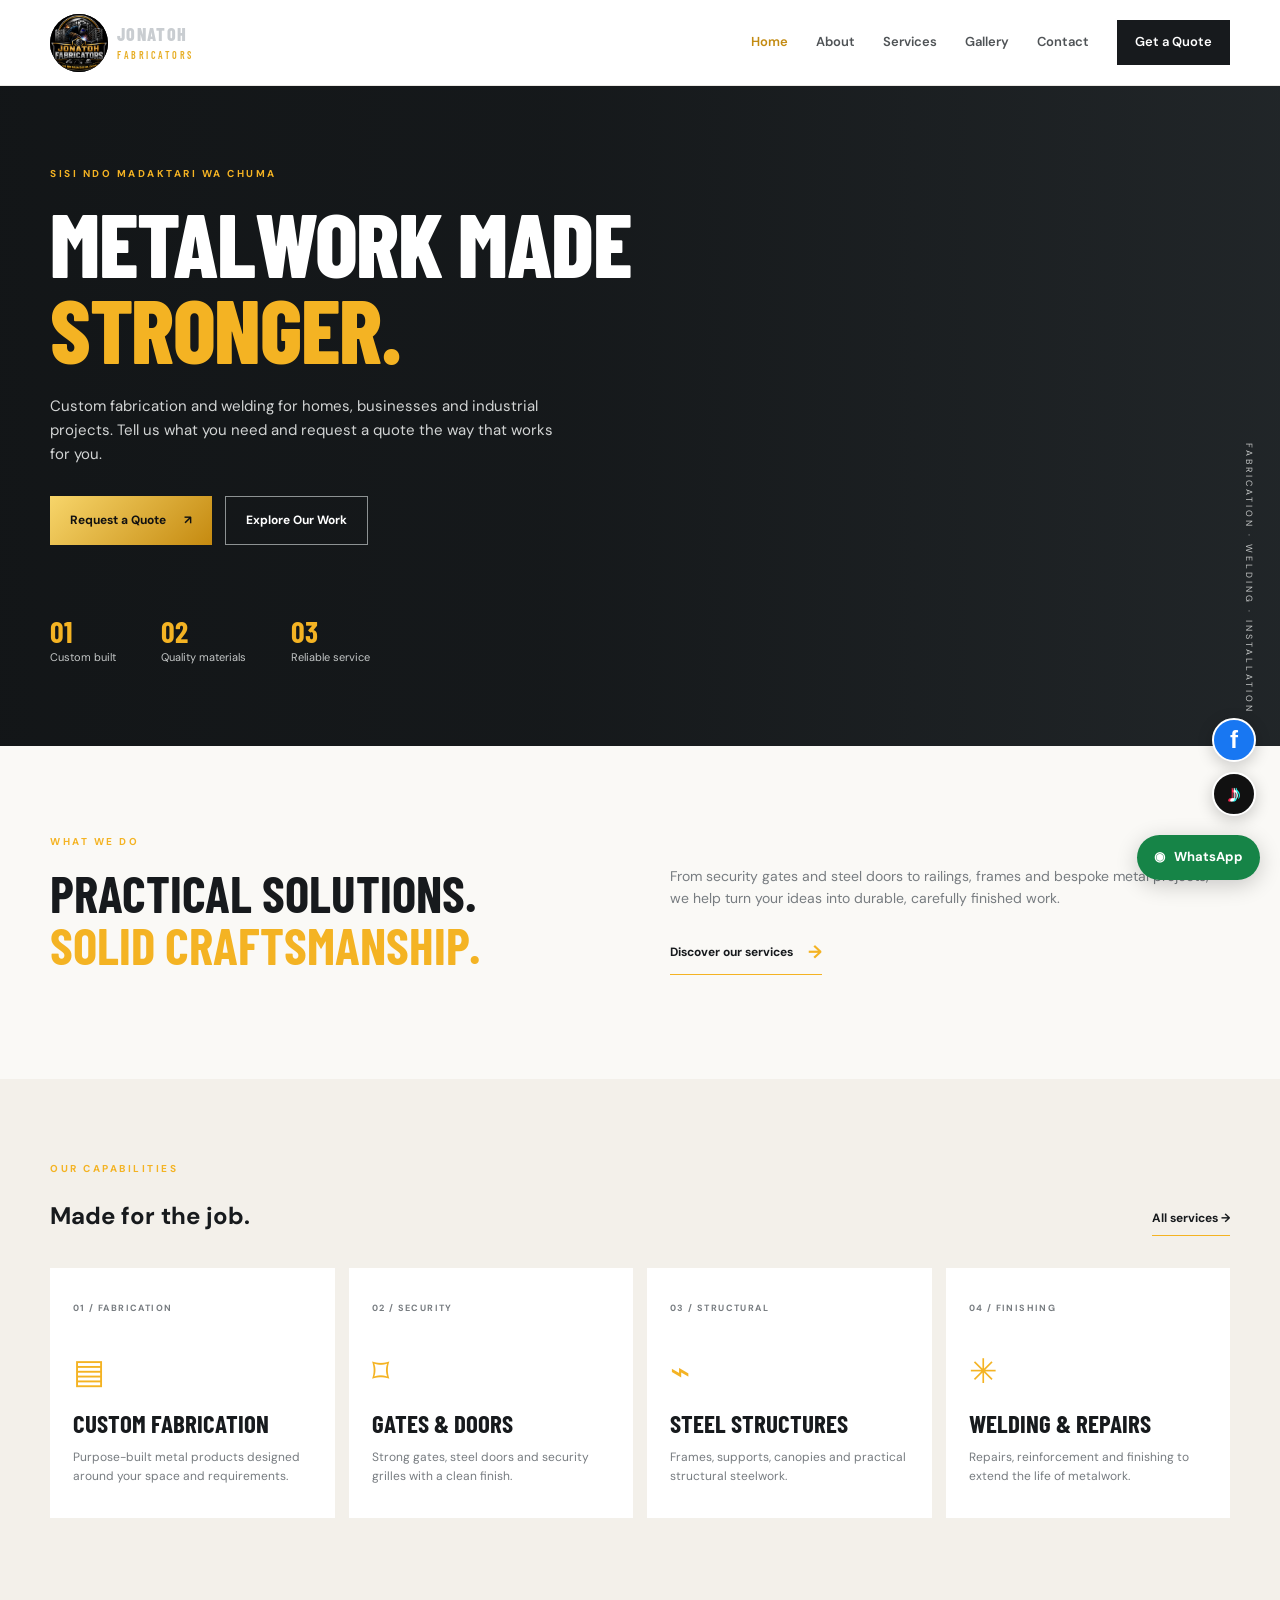
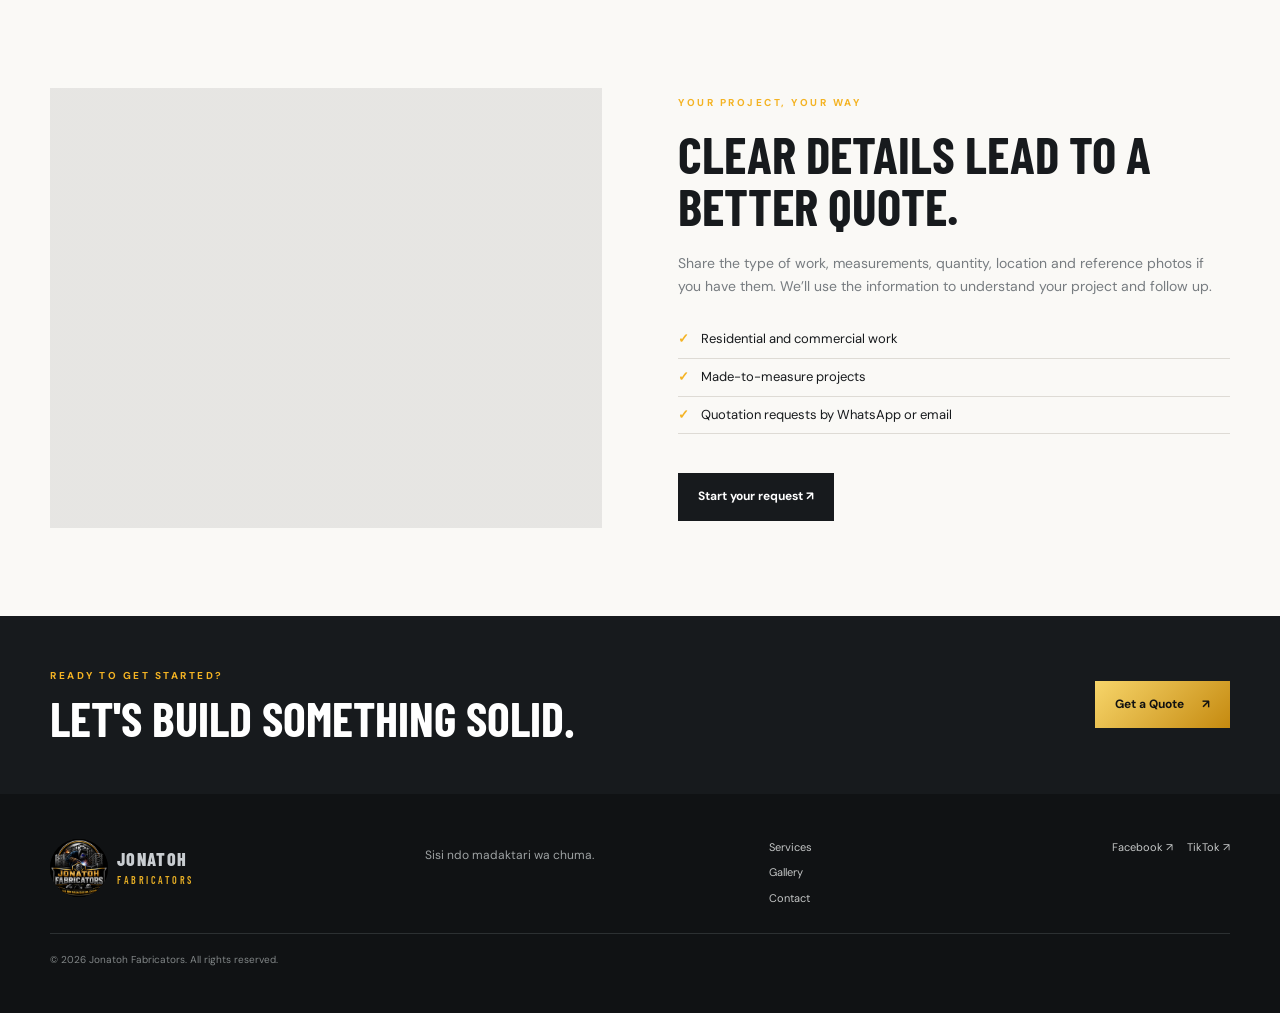
==== index.html @ a7d9c872 "1st commit" ====
<!doctype html>
<html lang="en">
<head>
  <meta charset="utf-8">
  <meta name="viewport" content="width=device-width, initial-scale=1">
  <title>Jonatoh Fabricators | Custom Metal Fabrication</title>
  <meta name="description" content="Custom metal fabrication, steel gates, railings, structural steel and welding services. Request a project quotation by WhatsApp or email.">
  <meta name="theme-color" content="#171a1d">
  <link rel="canonical" href="https://www.example.com/">
  <link rel="stylesheet" href="css/style.css">
  <script type="application/ld+json">
  {"@context":"https://schema.org","@type":"MetalConstructionBusiness","name":"Jonatoh Fabricators","url":"https://www.example.com","telephone":"+254799069642","email":"info@example.com","description":"Custom metal fabrication and welding services."}
  </script>
</head>
<body>
<header class="site-header">
  <a class="brand" href="index.html"><img class="brand-logo" src="images/jonatoh-logo.jpeg" alt="Jonatoh Fabricators logo"><span class="brand-wordmark">JONATOH<small>FABRICATORS</small></span></a>
  <button class="menu-toggle" aria-label="Toggle navigation" aria-expanded="false">☰</button>
  <nav class="nav">
    <a class="active" href="index.html">Home</a><a href="about.html">About</a><a href="services.html">Services</a><a href="projects.html">Gallery</a><a href="contact.html">Contact</a>
    <a class="nav-cta" href="contact.html#quote">Get a Quote</a>
  </nav>
</header>
<main>
<section class="hero">
  <div class="hero-shade"></div>
  <div class="hero-content container">
    <p class="eyebrow">SISI NDO MADAKTARI WA CHUMA</p>
    <h1>Metalwork made<br><em>stronger.</em></h1>
    <p class="hero-copy">Custom fabrication and welding for homes, businesses and industrial projects. Tell us what you need and request a quote the way that works for you.</p>
    <div class="hero-actions"><a class="button button-orange" href="contact.html#quote">Request a Quote <span>↗</span></a><a class="button button-outline" href="projects.html">Explore Our Work</a></div>
    <div class="hero-stats"><div><strong>01</strong><span>Custom built</span></div><div><strong>02</strong><span>Quality materials</span></div><div><strong>03</strong><span>Reliable service</span></div></div>
  </div>
  <div class="hero-label">FABRICATION · WELDING · INSTALLATION</div>
</section>
<section class="section container intro-grid">
  <div><p class="eyebrow">WHAT WE DO</p><h2>Practical solutions.<br><em>Solid craftsmanship.</em></h2></div>
  <div><p class="muted">From security gates and steel doors to railings, frames and bespoke metal projects, we help turn your ideas into durable, carefully finished work.</p><a class="text-link" href="services.html">Discover our services <span>→</span></a></div>
</section>
<section class="services-band"><div class="container"><div class="section-heading"><div><p class="eyebrow">OUR CAPABILITIES</p><h2>Made for the job.</h2></div><a class="text-link" href="services.html">All services →</a></div>
<div class="service-cards">
  <article class="service-card"><span class="service-number">01 / FABRICATION</span><div class="service-icon">▤</div><h3>Custom Fabrication</h3><p>Purpose-built metal products designed around your space and requirements.</p></article>
  <article class="service-card"><span class="service-number">02 / SECURITY</span><div class="service-icon">⌑</div><h3>Gates & Doors</h3><p>Strong gates, steel doors and security grilles with a clean finish.</p></article>
  <article class="service-card"><span class="service-number">03 / STRUCTURAL</span><div class="service-icon">⌁</div><h3>Steel Structures</h3><p>Frames, supports, canopies and practical structural steelwork.</p></article>
  <article class="service-card"><span class="service-number">04 / FINISHING</span><div class="service-icon">✳</div><h3>Welding & Repairs</h3><p>Repairs, reinforcement and finishing to extend the life of metalwork.</p></article>
</div></div></section>
<section class="section container split-feature"><div class="feature-photo" role="img" aria-label="Metal fabrication workshop"></div><div class="feature-copy"><p class="eyebrow">YOUR PROJECT, YOUR WAY</p><h2>Clear details lead to a better quote.</h2><p class="muted">Share the type of work, measurements, quantity, location and reference photos if you have them. We’ll use the information to understand your project and follow up.</p><ul class="check-list"><li>Residential and commercial work</li><li>Made-to-measure projects</li><li>Quotation requests by WhatsApp or email</li></ul><a class="button button-dark" href="contact.html#quote">Start your request ↗</a></div></section>
<section class="quote-strip"><div class="container quote-strip-inner"><div><p class="eyebrow">READY TO GET STARTED?</p><h2>Let's build something solid.</h2></div><a class="button button-orange" href="contact.html#quote">Get a Quote <span>↗</span></a></div></section>
</main>
<footer class="footer"><div class="container footer-grid"><a class="brand brand-light" href="index.html"><img class="brand-logo" src="images/jonatoh-logo.jpeg" alt="Jonatoh Fabricators logo"><span class="brand-wordmark">JONATOH<small>FABRICATORS</small></span></a><p>Sisi ndo madaktari wa chuma.</p><div class="footer-links"><a href="services.html">Services</a><a href="projects.html">Gallery</a><a href="contact.html">Contact</a></div><div class="social-links"><a data-social="facebook" href="#" aria-label="Facebook">Facebook ↗</a><a data-social="tiktok" href="#" aria-label="TikTok">TikTok ↗</a></div><small class="copyright">© <span id="year"></span> Jonatoh Fabricators. All rights reserved.</small></div></footer>
<div class="floating-socials" aria-label="Follow Jonatoh Fabricators"><a class="floating-social floating-facebook" data-social="facebook" href="#" aria-label="Facebook">f</a><a class="floating-social floating-tiktok" data-social="tiktok" href="#" aria-label="TikTok">♪</a></div><a class="floating-whatsapp" data-whatsapp-link href="#" target="_blank" rel="noopener" aria-label="Contact us on WhatsApp">◉ <span>WhatsApp</span></a>
<script src="js/config.js"></script><script src="js/script.js"></script>
</body></html>
---- css/style.css ----
@import url('https://fonts.googleapis.com/css2?family=Barlow+Condensed:wght@500;600;700;800&family=DM+Sans:wght@400;500;600;700&display=swap');
:root{--ink:#171a1d;--ink2:#24282c;--orange:#f4b323;--cream:#f3f0ea;--paper:#faf9f6;--muted:#777c80;--line:#dedbd5;--green:#176b3c;--blue:#245bc7;--max:1180px}
*{box-sizing:border-box}html{scroll-behavior:smooth}body{margin:0;background:var(--paper);color:var(--ink);font-family:"DM Sans",Arial,sans-serif;line-height:1.6}a{color:inherit;text-decoration:none}button,input,select,textarea{font:inherit}.container{width:min(var(--max),calc(100% - 48px));margin-inline:auto}.site-header{height:86px;padding:0 max(24px,calc((100% - var(--max))/2));display:flex;align-items:center;justify-content:space-between;background:#fff;position:relative;z-index:10;border-bottom:1px solid #eceae6}.brand{display:flex;align-items:center;gap:11px;font-size:17px;font-weight:800;letter-spacing:1.2px;line-height:1.05}.brand small{display:block;font-size:10px;letter-spacing:3px;font-weight:600;margin-top:6px}.brand-mark{display:grid;place-items:center;width:42px;height:42px;background:var(--orange);color:#fff;font:800 29px "Barlow Condensed",sans-serif;clip-path:polygon(0 0,100% 0,100% 75%,75% 100%,0 100%)}.nav{display:flex;align-items:center;gap:28px;font-size:13px;font-weight:600}.nav>a:not(.nav-cta){color:#4f5356}.nav>a.active,.nav>a:hover{color:var(--orange)}.nav-cta{padding:12px 18px;background:var(--ink);color:#fff}.menu-toggle{display:none;border:0;background:none;font-size:25px}.hero{min-height:660px;position:relative;background:#24292c url("https://images.unsplash.com/photo-1504917595217-d4dc5ebe6122?auto=format&fit=crop&w=2000&q=85") center/cover no-repeat;color:#fff;display:flex;align-items:center}.hero-shade{position:absolute;inset:0;background:linear-gradient(90deg,rgba(18,21,23,.96) 0%,rgba(18,21,23,.82) 43%,rgba(18,21,23,.18) 100%)}.hero-content{position:relative;padding-block:75px}.eyebrow{font-size:10px;font-weight:700;letter-spacing:2.5px;color:var(--orange);margin:0 0 17px}.hero h1,.page-hero h1{font:800 clamp(55px,7vw,94px)/.96 "Barlow Condensed",sans-serif;letter-spacing:-1.4px;text-transform:uppercase;margin:0 0 23px}.hero h1 em,.page-hero h1 em,h2 em{font-style:normal;color:var(--orange)}.hero-copy{max-width:510px;color:#d2d4d4;font-size:15px}.hero-actions{display:flex;gap:13px;flex-wrap:wrap;margin-top:30px}.button{display:inline-flex;justify-content:center;align-items:center;gap:18px;border:0;padding:14px 20px;font-weight:700;font-size:12px;cursor:pointer;transition:transform .15s,opacity .15s}.button:hover{transform:translateY(-2px)}.button-orange{background:var(--orange);color:white}.button-outline{border:1px solid #8d9293;color:white}.button-dark{background:var(--ink);color:white}.button-whatsapp{background:#178348;color:white}.button-email{background:#e8edf7;color:#1d3f81}.hero-stats{display:flex;gap:45px;margin-top:68px}.hero-stats div{display:flex;flex-direction:column}.hero-stats strong{font:700 30px "Barlow Condensed",sans-serif;color:var(--orange)}.hero-stats span{font-size:11px;color:#c4c7c7}.hero-label{position:absolute;right:0;bottom:32px;writing-mode:vertical-rl;letter-spacing:3px;font-size:9px;color:#c5c7c7;padding-right:24px}.section{padding-block:88px}.intro-grid{display:grid;grid-template-columns:1fr 1fr;gap:60px;align-items:center}.section h2,.feature-copy h2,.contact-aside h2,.form-heading h2,.gallery-intro h2{font:700 clamp(36px,4vw,54px)/1.02 "Barlow Condensed",sans-serif;text-transform:uppercase;margin:0 0 20px}.muted{color:var(--muted);font-size:14px}.text-link{display:inline-flex;gap:15px;align-items:center;font-size:12px;font-weight:700;border-bottom:1px solid var(--orange);padding:0 0 7px;margin-top:14px}.text-link span{color:var(--orange);font-size:18px}.services-band{background:var(--cream);padding:82px 0}.section-heading{display:flex;justify-content:space-between;align-items:end;margin-bottom:32px}.section-heading h2{margin-bottom:0}.service-cards{display:grid;grid-template-columns:repeat(4,1fr);gap:14px}.service-card{background:#fff;padding:25px 23px 27px;min-height:250px;border-bottom:3px solid transparent;transition:border .2s,transform .2s}.service-card:hover{border-color:var(--orange);transform:translateY(-3px)}.service-number{font-size:9px;letter-spacing:1.4px;color:var(--muted);font-weight:700}.service-icon{font-size:34px;color:var(--orange);margin:27px 0 10px}.service-card h3,.value-grid h3,.gallery-card h3{font:700 25px/1.1 "Barlow Condensed",sans-serif;text-transform:uppercase;margin:0 0 11px}.service-card p,.value-grid p{font-size:12px;color:var(--muted);margin:0}.split-feature{display:grid;grid-template-columns:1fr 1fr;gap:76px;align-items:center}.feature-photo{min-height:440px;background:linear-gradient(0deg,rgba(0,0,0,.08),rgba(0,0,0,.08)),url("https://images.unsplash.com/photo-1530124566582-a618bc2615dc?auto=format&fit=crop&w=1000&q=85") center/cover}.feature-copy .button{margin-top:15px}.check-list{list-style:none;padding:0;margin:24px 0}.check-list li{padding:8px 0;font-size:13px;border-bottom:1px solid var(--line)}.check-list li:before{content:"✓";color:var(--orange);font-weight:800;margin-right:12px}.quote-strip{background:var(--ink);color:#fff;padding:52px 0}.quote-strip-inner{display:flex;justify-content:space-between;align-items:center;gap:25px}.quote-strip h2{font:700 clamp(32px,4vw,48px)/1 "Barlow Condensed",sans-serif;text-transform:uppercase;margin:0}.quote-strip .eyebrow{margin-bottom:10px}.footer{background:#101214;color:#f5f4f0;padding:45px 0}.footer-grid{display:grid;grid-template-columns:1.1fr 1fr 1fr auto;gap:25px;align-items:start}.brand-light{color:#fff}.footer p{color:#9ea2a3;font-size:12px;margin:7px 0}.footer-links,.social-links{display:flex;flex-direction:column;gap:8px;font-size:11px;color:#c4c6c6}.social-links{flex-direction:row;gap:14px}.social-links a:hover,.footer-links a:hover{color:var(--orange)}.copyright{grid-column:1/-1;border-top:1px solid #2c3032;padding-top:18px;color:#818687;font-size:10px}.floating-whatsapp{position:fixed;z-index:9;bottom:20px;right:20px;background:#168447;color:#fff;padding:12px 17px;border-radius:40px;box-shadow:0 5px 22px #0003;font-size:13px;font-weight:700;display:flex;gap:9px;align-items:center}.page-hero{background:var(--ink);color:#fff;padding:80px 0 78px;position:relative;overflow:hidden}.page-hero:after{content:"";position:absolute;width:340px;height:340px;border:45px solid #ffffff08;right:6%;top:-80px;transform:rotate(35deg)}.page-hero .container{position:relative;z-index:1}.page-hero h1{font-size:clamp(50px,6vw,78px);margin-bottom:17px}.page-hero p:not(.eyebrow){color:#b8bdbd;max-width:600px;font-size:14px}.two-col{display:grid;grid-template-columns:1fr 1fr;gap:70px;align-items:start}.value-grid{display:grid;grid-template-columns:repeat(3,1fr);gap:28px;margin-top:35px}.value-grid strong{font:700 35px "Barlow Condensed",sans-serif;color:var(--orange)}.value-grid h3{margin-top:13px}.service-detail-grid{display:grid;grid-template-columns:repeat(2,1fr);gap:0 45px}.service-detail-grid article{padding:32px 0;border-bottom:1px solid var(--line)}.service-detail-grid h2{font:700 33px "Barlow Condensed",sans-serif;text-transform:uppercase;margin:15px 0 10px}.gallery-intro{display:grid;grid-template-columns:.7fr 1.3fr;gap:50px;align-items:center;margin-bottom:28px}.gallery-intro h2{margin-bottom:0}.gallery-filters{display:flex;gap:8px;flex-wrap:wrap;margin:20px 0 28px}.filter-button{border:1px solid var(--line);background:transparent;padding:9px 14px;font-size:11px;font-weight:700;cursor:pointer}.filter-button.selected,.filter-button:hover{background:var(--ink);border-color:var(--ink);color:#fff}.gallery-grid{display:grid;grid-template-columns:repeat(3,1fr);gap:18px}.gallery-card{background:#fff;border:1px solid #ece9e3;overflow:hidden}.gallery-card img{width:100%;height:245px;object-fit:cover;display:block;background:#e8e5df}.gallery-card img.image-missing{object-fit:contain;min-height:200px}.gallery-card-caption{padding:18px}.gallery-card h3{margin:9px 0 12px}.gallery-quote-link{font-size:11px;font-weight:700;color:#b94e16}.gallery-note{font-size:11px;color:var(--muted);margin-top:25px}.contact-layout{display:grid;grid-template-columns:.8fr 1.2fr;gap:65px;align-items:start}.contact-aside h2{font-size:43px}.contact-method{display:flex;gap:15px;border-top:1px solid var(--line);padding:19px 0}.method-icon{color:var(--orange);font-size:23px}.contact-method strong{font-size:13px}.contact-method p{font-size:12px;color:var(--muted);margin:5px 0}.contact-method a{font-size:12px;font-weight:700;color:#b94e16}.quote-form-wrap{background:#fff;padding:34px;border:1px solid #e8e5df;box-shadow:0 8px 30px #24282c08}.form-heading h2{font-size:38px;margin-bottom:9px}.form-heading .muted{font-size:12px;margin-bottom:25px}form label{display:flex;flex-direction:column;gap:7px;font-size:11px;font-weight:700;margin-bottom:15px}input,select,textarea{width:100%;border:1px solid #dcd9d2;background:#fbfaf8;padding:12px;color:var(--ink);font-size:12px;border-radius:0;outline:none}input:focus,select:focus,textarea:focus{border-color:var(--orange)}textarea{resize:vertical}.form-row{display:grid;grid-template-columns:1fr 1fr;gap:13px}.send-options{display:grid;grid-template-columns:1fr 1fr;gap:10px;margin-top:22px}.send-options .button{min-height:52px;padding:13px 10px}.form-status{font-size:12px;background:#f3f0ea;padding:12px;margin:14px 0;color:#414649}.fine-print{font-size:10px;color:#777c80;line-height:1.5}.button:disabled{opacity:.6;cursor:wait}
@media(max-width:900px){.nav{gap:14px}.service-cards{grid-template-columns:repeat(2,1fr)}.footer-grid{grid-template-columns:1fr 1fr}.gallery-grid{grid-template-columns:repeat(2,1fr)}.contact-layout{gap:35px}.split-feature{gap:35px}}
@media(max-width:700px){.container{width:calc(100% - 34px)}.site-header{height:72px;padding-inline:17px}.menu-toggle{display:block}.nav{display:none;position:absolute;top:72px;left:0;right:0;background:white;padding:20px 24px;box-shadow:0 10px 15px #0001;align-items:stretch;flex-direction:column;gap:17px}.nav.nav-open{display:flex}.nav-cta{text-align:center}.hero{min-height:640px;background-position:58% center}.hero-shade{background:linear-gradient(90deg,rgba(18,21,23,.94),rgba(18,21,23,.55))}.hero-content{padding-block:65px}.hero h1{font-size:60px}.hero-stats{gap:20px;margin-top:48px}.hero-stats strong{font-size:25px}.hero-stats span{font-size:9px}.hero-label{display:none}.section{padding-block:60px}.intro-grid,.split-feature,.two-col,.gallery-intro,.contact-layout{grid-template-columns:1fr;gap:25px}.services-band{padding:60px 0}.section-heading{align-items:start;gap:20px;flex-direction:column}.service-cards{grid-template-columns:1fr 1fr;gap:9px}.service-card{padding:18px 15px;min-height:230px}.service-card h3{font-size:22px}.feature-photo{min-height:310px;order:2}.quote-strip{padding:37px 0}.quote-strip-inner{align-items:start;flex-direction:column}.footer-grid{grid-template-columns:1fr 1fr;gap:22px}.brand{font-size:14px}.brand-mark{width:37px;height:37px}.footer-grid>p{grid-column:1/-1;grid-row:2}.social-links{flex-direction:column}.page-hero{padding:62px 0}.page-hero h1{font-size:58px}.value-grid{grid-template-columns:1fr;gap:24px}.service-detail-grid{grid-template-columns:1fr}.gallery-grid{grid-template-columns:1fr 1fr;gap:10px}.gallery-card img{height:160px}.gallery-card-caption{padding:12px}.gallery-card h3{font-size:21px}.quote-form-wrap{padding:22px 17px}.form-row{grid-template-columns:1fr;gap:0}.send-options{grid-template-columns:1fr}.contact-aside h2{font-size:38px}.copyright{grid-column:1/-1}}
@media(max-width:390px){.gallery-grid,.service-cards{grid-template-columns:1fr}.hero h1{font-size:53px}.hero-stats{gap:14px}}

/* Jonatoh Fabricators brand identity: black, metallic silver and gold */
.brand-logo{width:58px;height:58px;object-fit:contain;border-radius:50%;background:#050505;flex-shrink:0}
.brand-wordmark{display:block;color:#c9cdd1;font-family:"Barlow Condensed",sans-serif;font-weight:800;letter-spacing:1.3px;font-size:18px}
.brand-wordmark small{color:#e7ae25;letter-spacing:2.5px}
.brand{gap:9px}
.hero h1 em,.page-hero h1 em,h2 em{color:#f4b323}
.eyebrow,.text-link span,.service-icon,.check-list li:before{color:#f4b323}
.button-orange{background:linear-gradient(135deg,#f7d56a,#c58a10);color:#111}
.nav>a.active,.nav>a:hover{color:#c38b12}
.gallery-quote-link,.contact-method a{color:#a87508}

/* Compact gallery and fixed social shortcuts */
.gallery-more-wrap{display:flex;justify-content:center;margin-top:28px}.gallery-more-wrap [hidden]{display:none}.floating-whatsapp{bottom:20px}.floating-socials{position:fixed;z-index:9;right:24px;bottom:84px;display:flex;flex-direction:column;gap:10px}.floating-social{width:44px;height:44px;border-radius:50%;display:grid;place-items:center;color:#fff;font-weight:800;font-size:24px;box-shadow:0 4px 16px #0003;border:2px solid #fff}.floating-facebook{background:#1877f2;font-family:Arial,sans-serif}.floating-tiktok{background:#111;font-size:25px;text-shadow:2px 0 #25f4ee,-2px 0 #fe2c55}@media(max-width:700px){.floating-socials{right:15px;bottom:78px;gap:8px}.floating-social{width:40px;height:40px}.floating-whatsapp{right:15px;bottom:15px;padding:11px 14px}.gallery-more-wrap{margin-top:22px}}
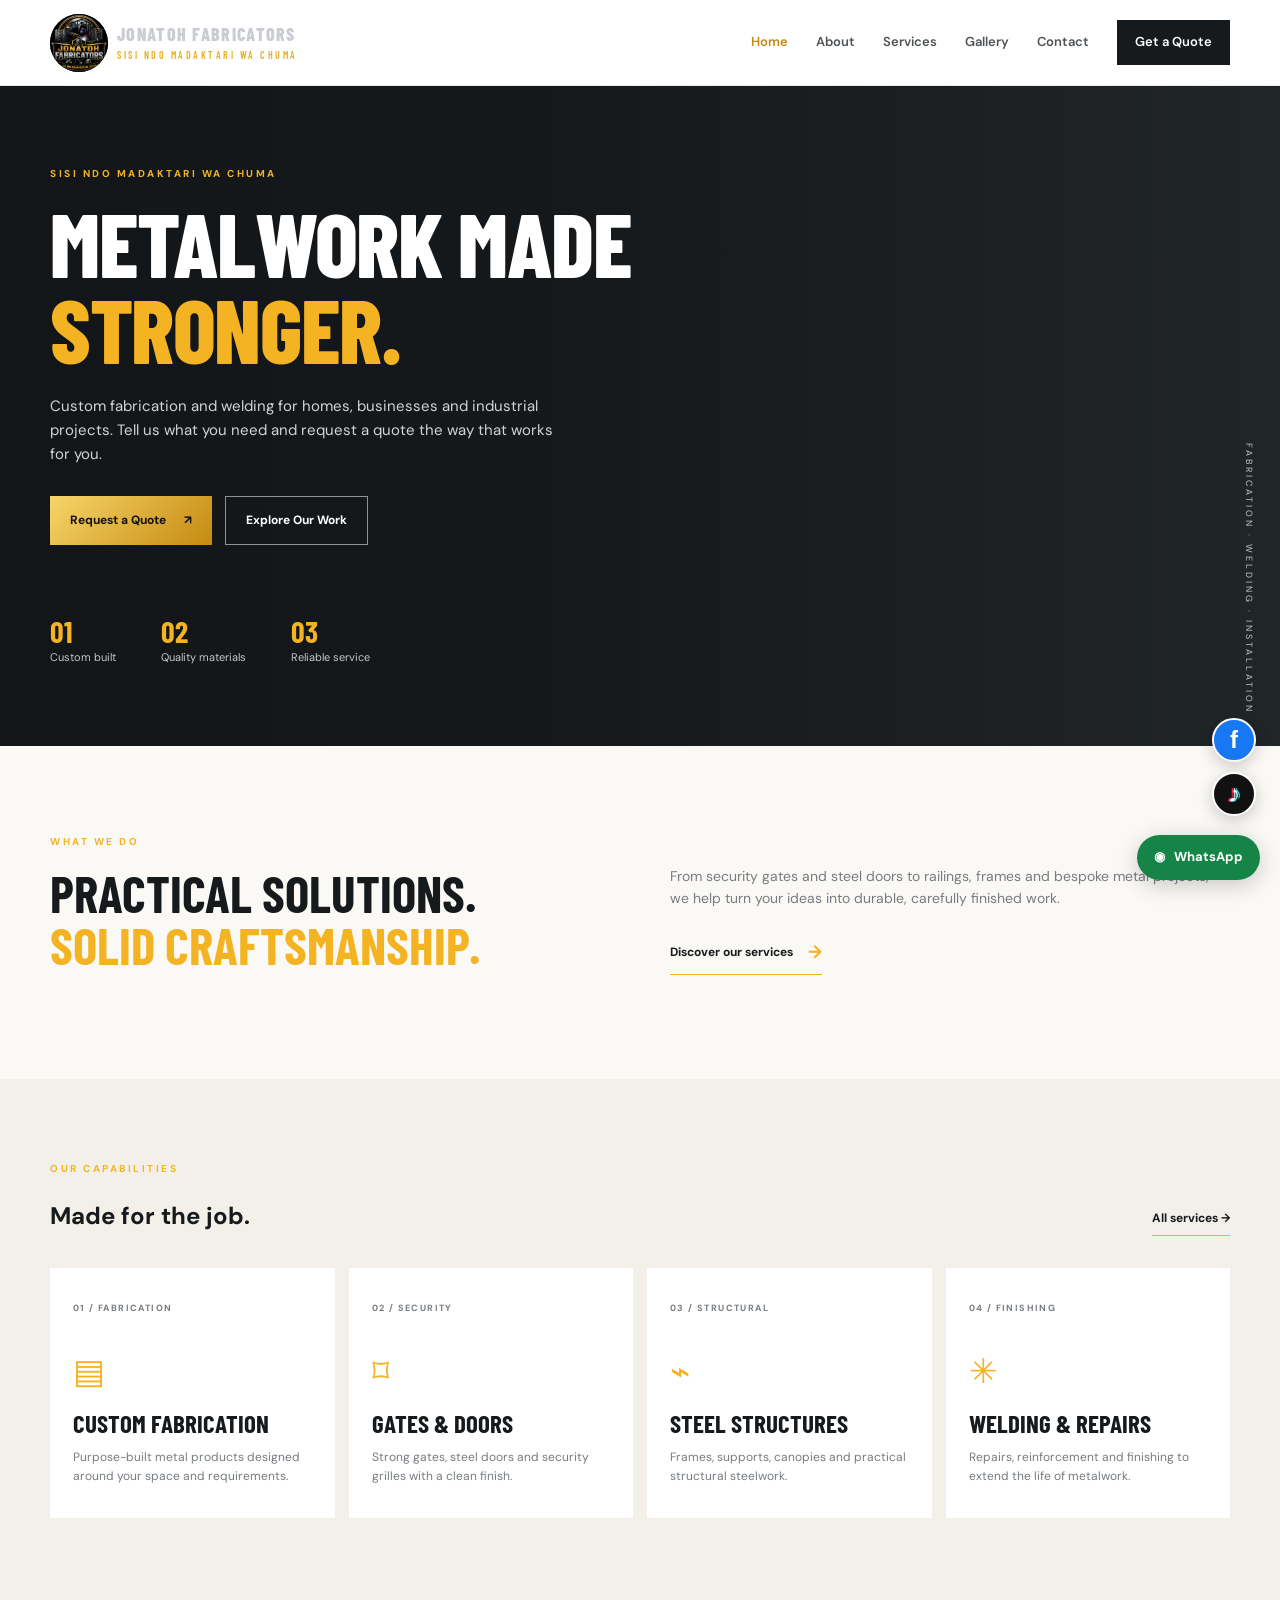
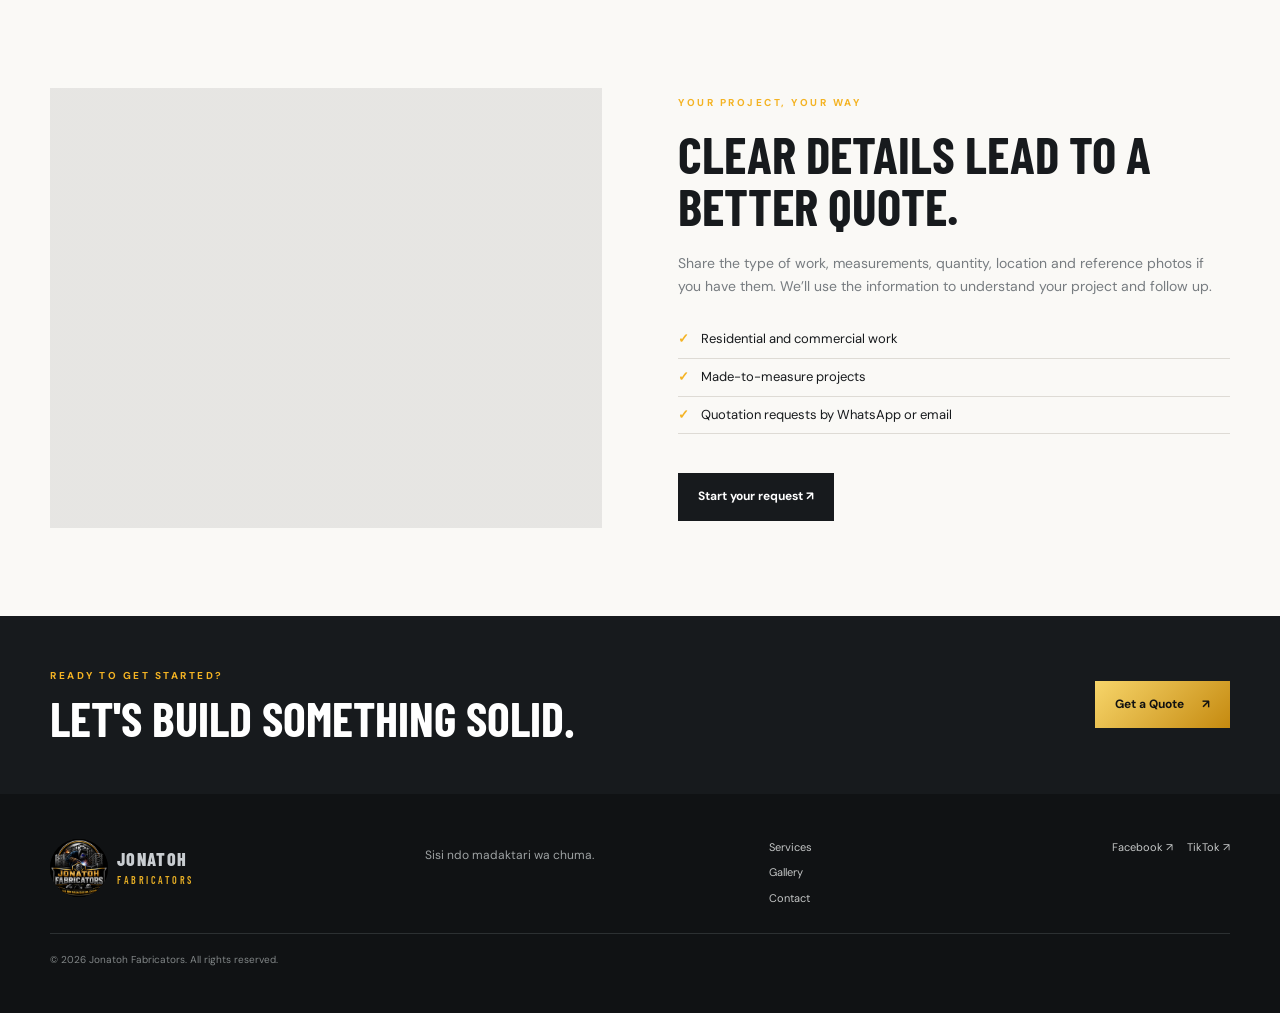
==== commit ce0facfe: "first commit" ====
--- a/index.html
+++ b/index.html
@@ -14,7 +14,7 @@
 </head>
 <body>
 <header class="site-header">
-  <a class="brand" href="index.html"><img class="brand-logo" src="images/jonatoh-logo.jpeg" alt="Jonatoh Fabricators logo"><span class="brand-wordmark">JONATOH<small>FABRICATORS</small></span></a>
+  <a class="brand" href="index.html"><img class="brand-logo" src="images/jonatoh-logo.jpeg" alt="Jonatoh Fabricators logo"><span class="brand-wordmark">JONATOH FABRICATORS<small>SISI NDO MADAKTARI WA CHUMA</small></span></a>
   <button class="menu-toggle" aria-label="Toggle navigation" aria-expanded="false">☰</button>
   <nav class="nav">
     <a class="active" href="index.html">Home</a><a href="about.html">About</a><a href="services.html">Services</a><a href="projects.html">Gallery</a><a href="contact.html">Contact</a>
